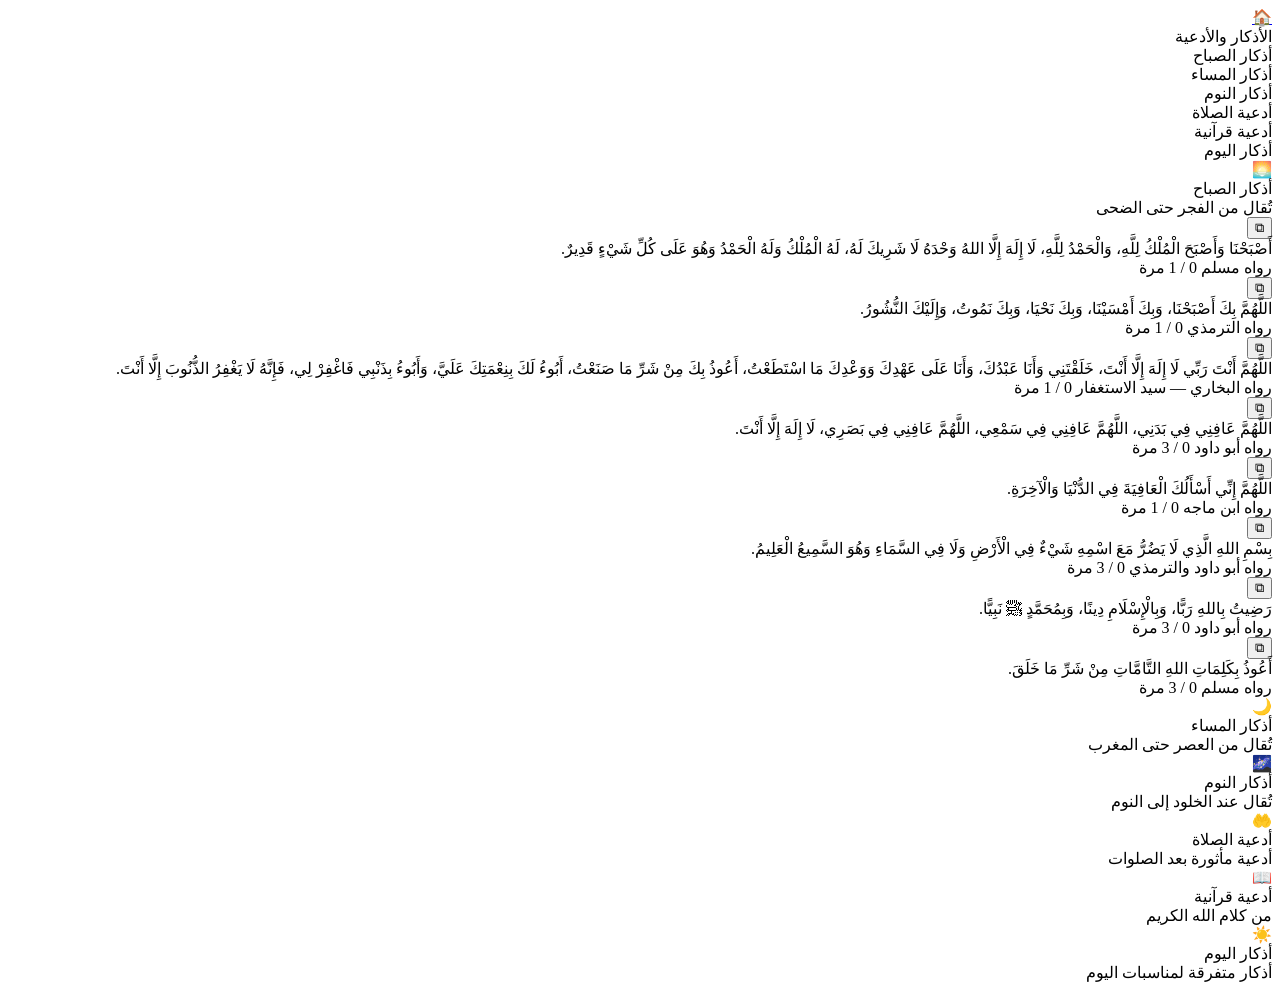
==== Athkar.html @ 86d9c726 "c" ====
<!DOCTYPE html>
<html lang="ar" dir="rtl">
<head>
<meta charset="UTF-8">
<meta name="viewport" content="width=device-width, initial-scale=1.0">
<title>الأذكار والأدعية</title>
<link href="https://fonts.googleapis.com/css2?family=Scheherazade+New:wght@400;700&family=Amiri:wght@400;700&display=swap" rel="stylesheet">

</head>
<body>

<div class="topbar">
  <a class="back-btn" href="index.html">🏠</a>
  <div class="topbar-title">الأذكار والأدعية</div>
</div>

<div class="tabs-wrap" id="tabsWrap">
  <div class="tab active" data-tab="sabah">أذكار الصباح</div>
  <div class="tab" data-tab="masa">أذكار المساء</div>
  <div class="tab" data-tab="nawm">أذكار النوم</div>
  <div class="tab" data-tab="salah">أدعية الصلاة</div>
  <div class="tab" data-tab="qurani">أدعية قرآنية</div>
  <div class="tab" data-tab="yawm">أذكار اليوم</div>
</div>

<div class="content">

  <!-- SABAH -->
  <div class="section active" id="sec-sabah">
    <div class="cat-header">
      <span class="cat-icon">🌅</span>
      <div class="cat-title">أذكار الصباح</div>
      <div class="cat-desc">تُقال من الفجر حتى الضحى</div>
      <div class="cat-divider"></div>
    </div>
    <div id="cards-sabah"></div>
  </div>

  <!-- MASA -->
  <div class="section" id="sec-masa">
    <div class="cat-header">
      <span class="cat-icon">🌙</span>
      <div class="cat-title">أذكار المساء</div>
      <div class="cat-desc">تُقال من العصر حتى المغرب</div>
      <div class="cat-divider"></div>
    </div>
    <div id="cards-masa"></div>
  </div>

  <!-- NAWM -->
  <div class="section" id="sec-nawm">
    <div class="cat-header">
      <span class="cat-icon">🌌</span>
      <div class="cat-title">أذكار النوم</div>
      <div class="cat-desc">تُقال عند الخلود إلى النوم</div>
      <div class="cat-divider"></div>
    </div>
    <div id="cards-nawm"></div>
  </div>

  <!-- SALAH -->
  <div class="section" id="sec-salah">
    <div class="cat-header">
      <span class="cat-icon">🤲</span>
      <div class="cat-title">أدعية الصلاة</div>
      <div class="cat-desc">أدعية مأثورة بعد الصلوات</div>
      <div class="cat-divider"></div>
    </div>
    <div id="cards-salah"></div>
  </div>

  <!-- QURANI -->
  <div class="section" id="sec-qurani">
    <div class="cat-header">
      <span class="cat-icon">📖</span>
      <div class="cat-title">أدعية قرآنية</div>
      <div class="cat-desc">من كلام الله الكريم</div>
      <div class="cat-divider"></div>
    </div>
    <div id="cards-qurani"></div>
  </div>

  <!-- YAWM -->
  <div class="section" id="sec-yawm">
    <div class="cat-header">
      <span class="cat-icon">☀️</span>
      <div class="cat-title">أذكار اليوم</div>
      <div class="cat-desc">أذكار متفرقة لمناسبات اليوم</div>
      <div class="cat-divider"></div>
    </div>
    <div id="cards-yawm"></div>
  </div>

</div>

<script src="Athkar.js">

</script>
</body>
</html>
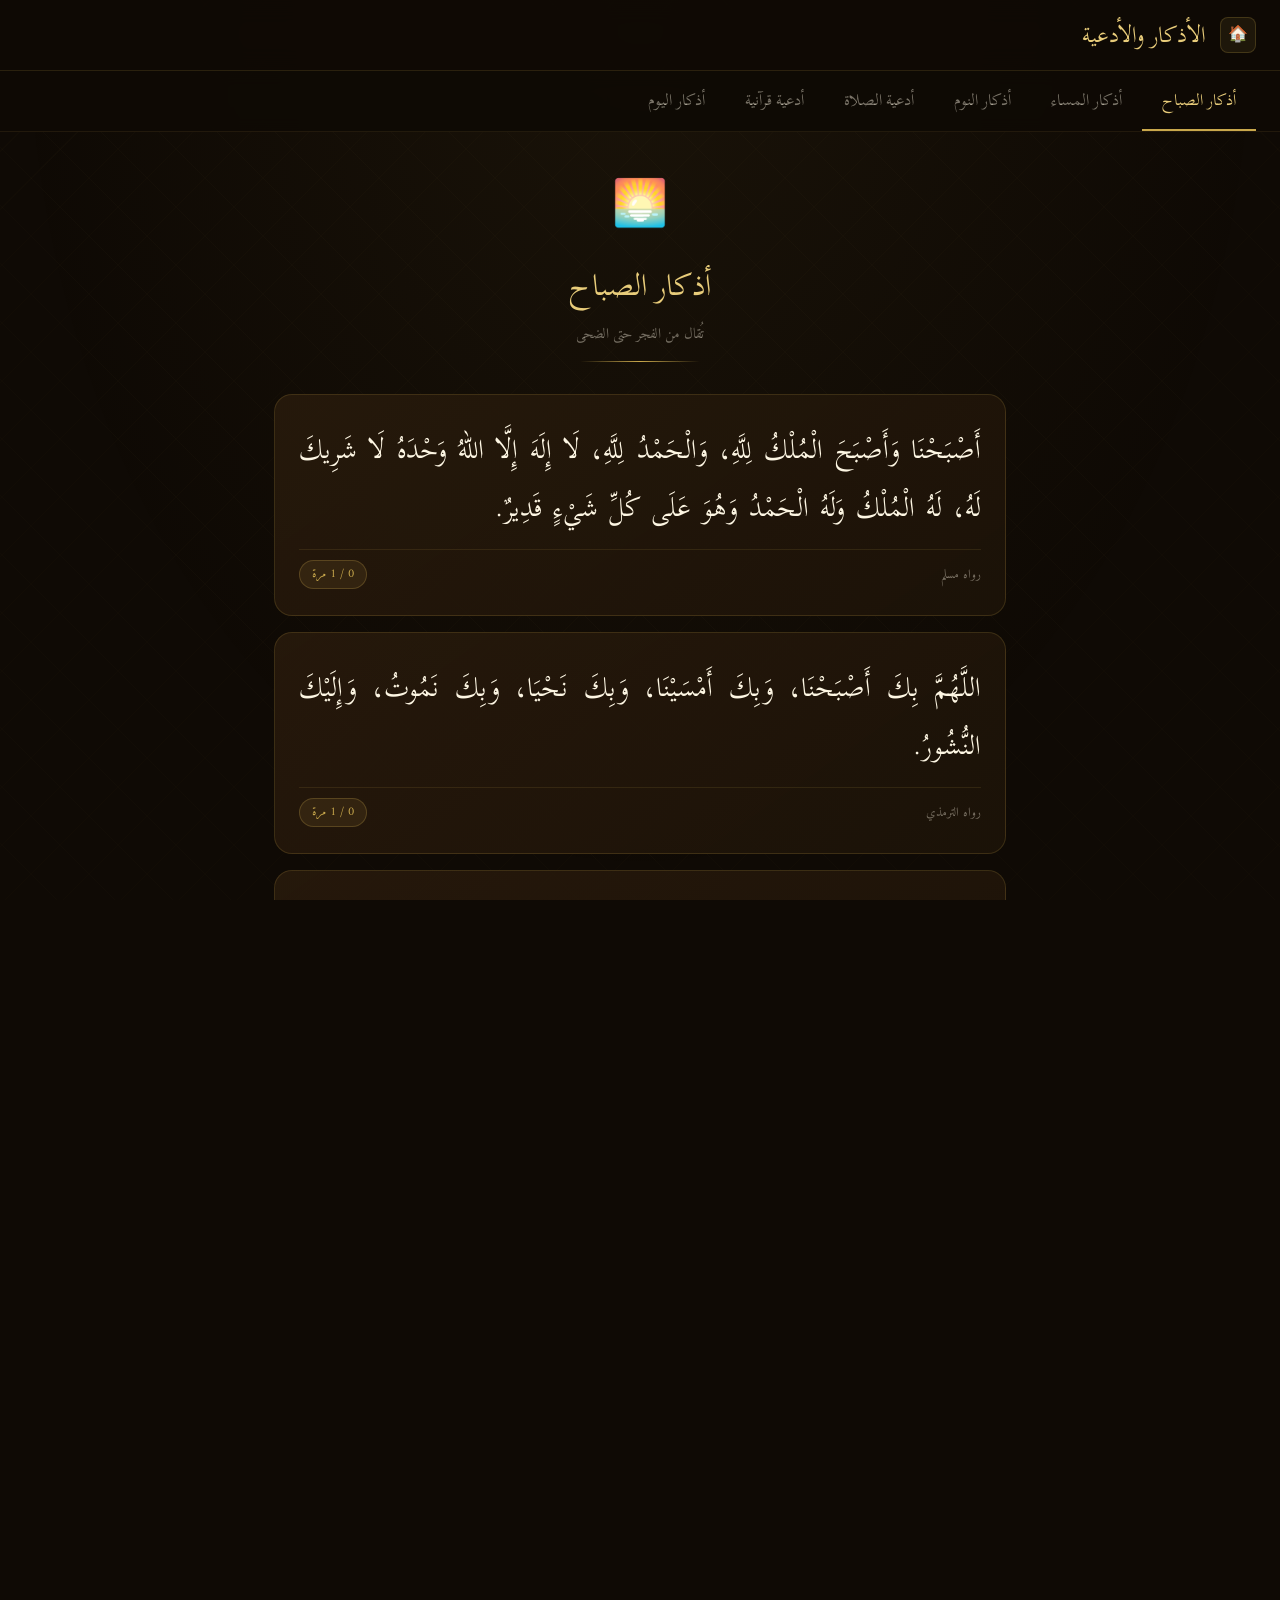
==== commit 3612de15: "c" ====
--- a/Athkar.html
+++ b/Athkar.html
@@ -5,7 +5,7 @@
 <meta name="viewport" content="width=device-width, initial-scale=1.0">
 <title>الأذكار والأدعية</title>
 <link href="https://fonts.googleapis.com/css2?family=Scheherazade+New:wght@400;700&family=Amiri:wght@400;700&display=swap" rel="stylesheet">
-
+<link rel="stylesheet" href="Athkar.css">
 </head>
 <body>
 
--- a/Athkar.css
+++ b/Athkar.css
@@ -0,0 +1,300 @@
+:root {
+    --gold: #c9a84c;
+    --gold-light: #e8cc7a;
+    --gold-dark: #8b6914;
+    --cream: #fdf6e3;
+    --brown: #0f0a05;
+    --brown2: #1c130a;
+    --brown3: #2e1e10;
+    --green: #52b788;
+}
+* {
+    margin: 0;
+    padding: 0;
+    box-sizing: border-box;
+}
+html,
+body {
+    height: 100%;
+    font-family: "Amiri", serif;
+    background: var(--brown);
+    color: var(--cream);
+    overflow-x: hidden;
+}
+
+/* BG */
+body::before {
+    content: "";
+    position: fixed;
+    inset: 0;
+    background: radial-gradient(ellipse at 50% 0%, rgba(201, 168, 76, 0.06) 0%, transparent 70%);
+    pointer-events: none;
+    z-index: 0;
+}
+body::after {
+    content: "";
+    position: fixed;
+    inset: 0;
+    background-image:
+        repeating-linear-gradient(
+            45deg,
+            transparent,
+            transparent 40px,
+            rgba(201, 168, 76, 0.018) 40px,
+            rgba(201, 168, 76, 0.018) 41px
+        ),
+        repeating-linear-gradient(
+            -45deg,
+            transparent,
+            transparent 40px,
+            rgba(201, 168, 76, 0.018) 40px,
+            rgba(201, 168, 76, 0.018) 41px
+        );
+    pointer-events: none;
+    z-index: 0;
+}
+
+/* TOPBAR */
+.topbar {
+    position: sticky;
+    top: 0;
+    z-index: 50;
+    background: rgba(15, 10, 5, 0.95);
+    backdrop-filter: blur(12px);
+    border-bottom: 1px solid rgba(201, 168, 76, 0.15);
+    padding: 12px 24px;
+    display: flex;
+    align-items: center;
+    gap: 14px;
+}
+.back-btn {
+    background: rgba(201, 168, 76, 0.09);
+    border: 1px solid rgba(201, 168, 76, 0.22);
+    color: var(--gold);
+    width: 36px;
+    height: 36px;
+    border-radius: 8px;
+    cursor: pointer;
+    font-size: 1rem;
+    display: flex;
+    align-items: center;
+    justify-content: center;
+    text-decoration: none;
+    transition: all 0.2s;
+    flex-shrink: 0;
+}
+.back-btn:hover {
+    background: rgba(201, 168, 76, 0.18);
+}
+.topbar-title {
+    font-family: "Scheherazade New", serif;
+    font-size: 1.4rem;
+    color: var(--gold-light);
+    flex: 1;
+}
+
+/* TABS */
+.tabs-wrap {
+    position: sticky;
+    top: 61px;
+    z-index: 40;
+    background: rgba(15, 10, 5, 0.92);
+    backdrop-filter: blur(8px);
+    border-bottom: 1px solid rgba(201, 168, 76, 0.1);
+    padding: 0 24px;
+    display: flex;
+    gap: 0;
+    overflow-x: auto;
+    scrollbar-width: none;
+}
+.tabs-wrap::-webkit-scrollbar {
+    display: none;
+}
+.tab {
+    padding: 13px 20px;
+    font-family: "Scheherazade New", serif;
+    font-size: 1rem;
+    color: rgba(253, 246, 227, 0.45);
+    cursor: pointer;
+    border-bottom: 2px solid transparent;
+    transition: all 0.2s;
+    white-space: nowrap;
+    flex-shrink: 0;
+}
+.tab:hover {
+    color: rgba(253, 246, 227, 0.75);
+}
+.tab.active {
+    color: var(--gold-light);
+    border-bottom-color: var(--gold);
+}
+
+/* CONTENT */
+.content {
+    position: relative;
+    z-index: 1;
+    max-width: 780px;
+    margin: 0 auto;
+    padding: 36px 24px 80px;
+}
+
+.section {
+    display: none;
+    animation: fadeIn 0.4s ease;
+}
+.section.active {
+    display: block;
+}
+
+/* Category header */
+.cat-header {
+    text-align: center;
+    margin-bottom: 32px;
+}
+.cat-icon {
+    font-size: 2.8rem;
+    display: block;
+    margin-bottom: 8px;
+}
+.cat-title {
+    font-family: "Scheherazade New", serif;
+    font-size: 1.9rem;
+    color: var(--gold-light);
+}
+.cat-desc {
+    font-size: 0.9rem;
+    color: rgba(253, 246, 227, 0.4);
+    margin-top: 6px;
+}
+.cat-divider {
+    width: 120px;
+    height: 1px;
+    background: linear-gradient(90deg, transparent, var(--gold), transparent);
+    margin: 14px auto 0;
+}
+
+/* CARD */
+.dhikr-card {
+    background: linear-gradient(145deg, rgba(40, 26, 12, 0.9), rgba(28, 19, 8, 0.95));
+    border: 1px solid rgba(201, 168, 76, 0.18);
+    border-radius: 18px;
+    padding: 26px 24px;
+    margin-bottom: 16px;
+    position: relative;
+    overflow: hidden;
+    transition:
+        border-color 0.25s,
+        box-shadow 0.25s;
+}
+.dhikr-card:hover {
+    border-color: rgba(201, 168, 76, 0.35);
+    box-shadow: 0 6px 28px rgba(0, 0, 0, 0.4);
+}
+.dhikr-card::before {
+    content: "";
+    position: absolute;
+    top: 0;
+    right: 0;
+    width: 3px;
+    height: 100%;
+    background: linear-gradient(180deg, transparent, var(--gold-dark), transparent);
+    opacity: 0;
+    transition: opacity 0.25s;
+}
+.dhikr-card:hover::before {
+    opacity: 1;
+}
+
+.dhikr-arabic {
+    font-family: "Scheherazade New", serif;
+    font-size: clamp(1.3rem, 2.5vw, 1.65rem);
+    color: var(--cream);
+    line-height: 2.2;
+    text-align: justify;
+    word-spacing: 4px;
+    margin-bottom: 12px;
+}
+.dhikr-source {
+    font-size: 0.78rem;
+    color: var(--gold-dark);
+    border-top: 1px solid rgba(201, 168, 76, 0.12);
+    padding-top: 10px;
+    margin-top: 6px;
+    display: flex;
+    justify-content: space-between;
+    align-items: center;
+    flex-wrap: wrap;
+    gap: 8px;
+}
+.dhikr-source-text {
+    color: rgba(253, 246, 227, 0.4);
+}
+.dhikr-count-badge {
+    background: rgba(201, 168, 76, 0.1);
+    border: 1px solid rgba(201, 168, 76, 0.25);
+    border-radius: 20px;
+    padding: 3px 12px;
+    font-size: 0.75rem;
+    color: var(--gold);
+    cursor: pointer;
+    transition: all 0.2s;
+    user-select: none;
+}
+.dhikr-count-badge:hover {
+    background: rgba(201, 168, 76, 0.2);
+}
+.dhikr-count-badge.done {
+    background: rgba(82, 183, 136, 0.15);
+    border-color: var(--green);
+    color: var(--green);
+}
+
+/* Copy button */
+.copy-btn {
+    position: absolute;
+    top: 14px;
+    left: 14px;
+    background: rgba(201, 168, 76, 0.07);
+    border: 1px solid rgba(201, 168, 76, 0.18);
+    color: rgba(201, 168, 76, 0.5);
+    width: 30px;
+    height: 30px;
+    border-radius: 8px;
+    cursor: pointer;
+    font-size: 0.8rem;
+    display: flex;
+    align-items: center;
+    justify-content: center;
+    transition: all 0.2s;
+    opacity: 0;
+}
+.dhikr-card:hover .copy-btn {
+    opacity: 1;
+}
+.copy-btn:hover {
+    background: rgba(201, 168, 76, 0.18);
+    color: var(--gold);
+}
+.copy-btn.copied {
+    color: var(--green);
+    border-color: var(--green);
+}
+
+@keyframes fadeIn {
+    from {
+        opacity: 0;
+        transform: translateY(10px);
+    }
+    to {
+        opacity: 1;
+        transform: translateY(0);
+    }
+}
+@media (max-width: 600px) {
+    .content {
+        padding: 24px 16px 80px;
+    }
+    .dhikr-arabic {
+        font-size: 1.2rem;
+    }
+}
